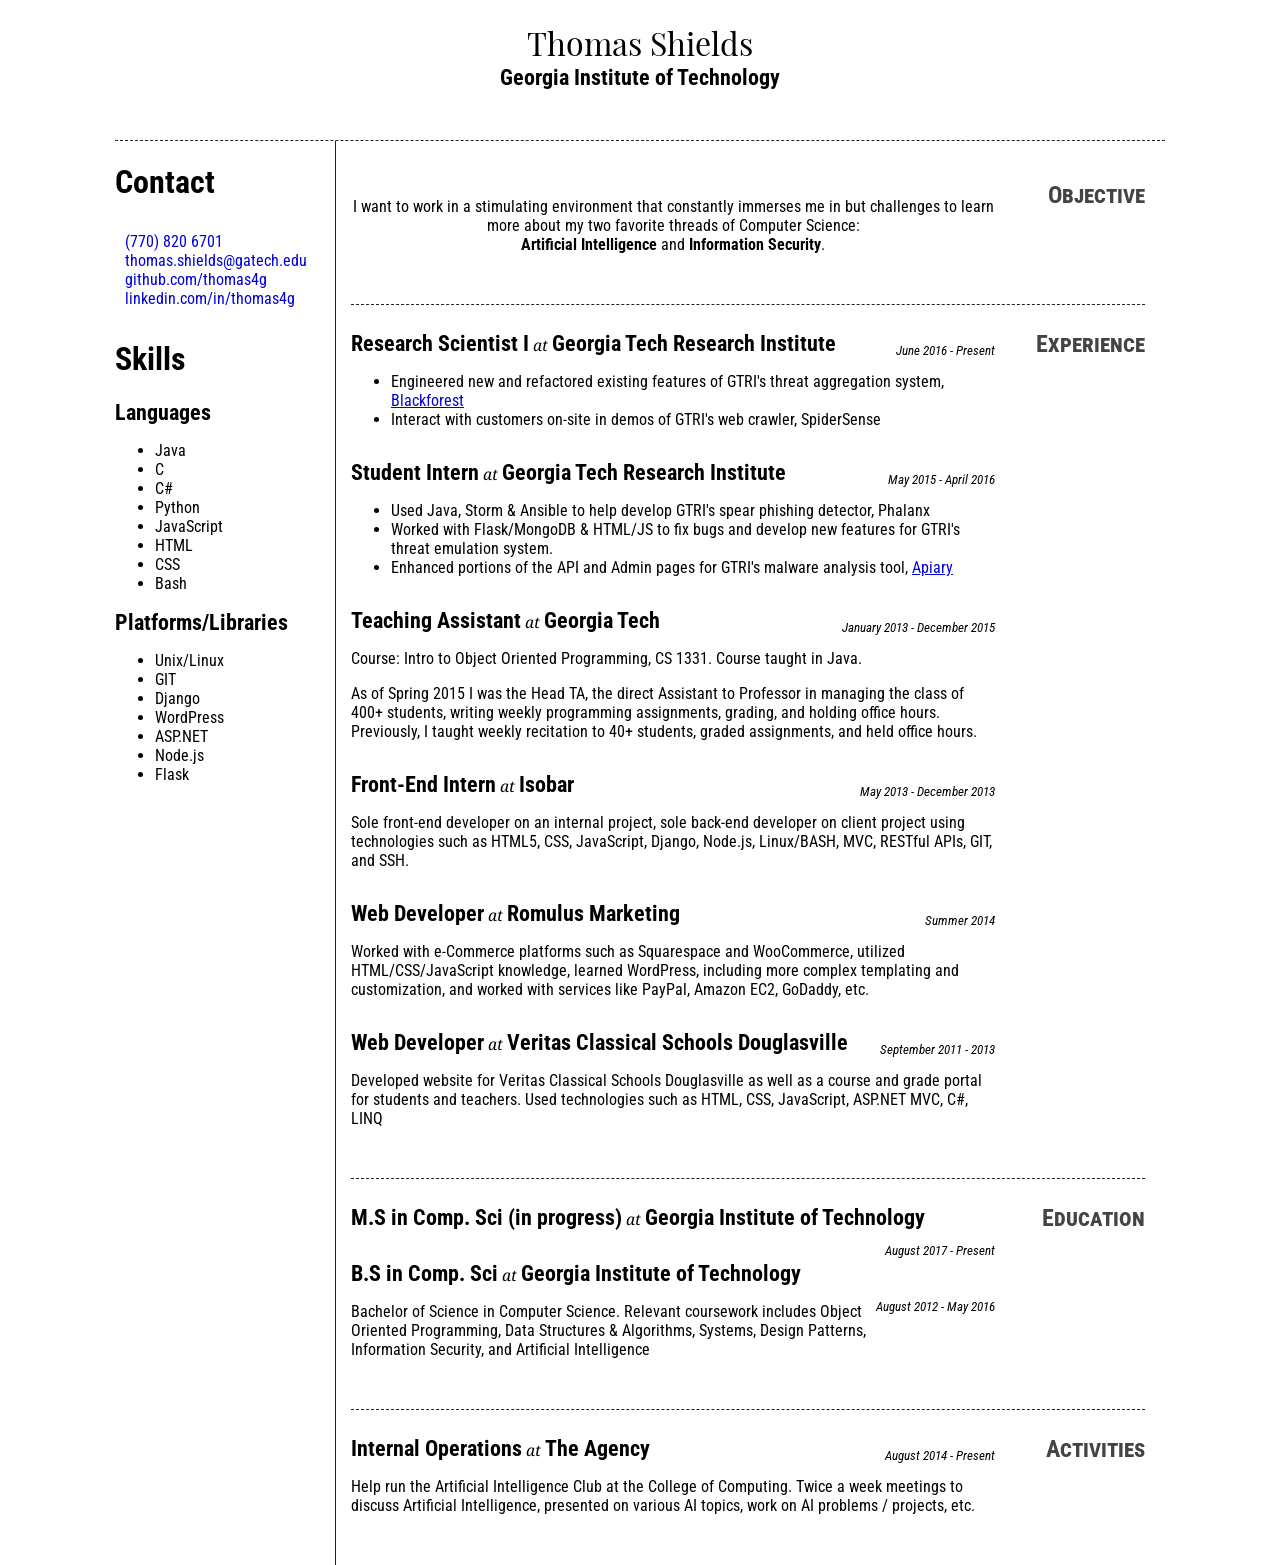
==== index.html @ efaf7e68 "Updates links" ====
<!DOCTYPE html>
<html>
    <head>
        <title>Thomas Shields</title>
        <link href="style.css" rel="stylesheet"/>
        <link href='http://fonts.googleapis.com/css?family=Droid+Serif:400,700,400italic,700italic' rel='stylesheet' type='text/css'>
        <link href='http://fonts.googleapis.com/css?family=Playfair+Display+SC:400,400italic,700,700italic,900,900italic|Roboto+Condensed:300italic,400italic,700italic,400,300,700' rel='stylesheet' type='text/css'>
    </head>
    <body>
        <header>
            <h1>Thomas Shields</h1>
            <h2>Georgia Institute of Technology</h2>
        </header>

        <div class="wrapper">
            <div class="sidebar">
                <h1>Contact</h1>
                <ul class="contact-details">
                    <li><a href="tel:+17708206701">(770) 820 6701</a></li>
                    <li><a href="mailto:thomas.shields@gatech.edu">thomas.shields@gatech.edu</a></li>
                    <li><a href="http://github.com/thomas4g">github.com/thomas4g</a></li>
                    <li><a href="http://linkedin.com/in/thomas4g">linkedin.com/in/thomas4g</a></li>
                </ul>
                <h1>Skills</h1>
                <h2>Languages</h2>
                <ul class="skills">
                    <li>Java</li>
                    <li>C</li>
                    <li>C#</li>
                    <li>Python</li>
                    <li>JavaScript</li>
                    <li>HTML</li>
                    <li>CSS</li>
                    <li>Bash</li>
                </ul>
                <h2>Platforms/Libraries</h2>
                <ul class="skills">
                    <li>Unix/Linux</li>
                    <li>GIT</li>
                    <li>Django</li>
                    <li>WordPress</li>
                    <li>ASP.NET</li>
                    <li>Node.js</li>
                    <li>Flask</li>
                </ul>
            </div>

            <div class="main">
                <section id="purpose">
                    <h1>Objective</h1>
                    <p class="resume-entry">I want to work in a stimulating environment that constantly immerses me in but challenges to learn more about my two favorite threads
                    of Computer Science:<br> <strong>Artificial Intelligence</strong> and <strong>Information Security</strong>.</p>
                </section>
                <section id="experience">
                    <h1>Experience</h1>
                    <article class="resume-entry">
                        <h1>Research Scientist I</h1>
                        <h2>Georgia Tech Research Institute</h2>
                        <h3><time>June 2016</time> - <time>Present</time></h3>
                        <ul>
				<li>Engineered new and refactored existing features of GTRI's threat aggregation system, <a href='https://www.gtri.gatech.edu/newsroom/blackforest-gtri-aggregates-threat-information-warn-possible-cyber-attacks'>Blackforest</a></li>
                        	<li>Interact with customers on-site in demos of GTRI's web crawler, SpiderSense</li>
		     	</ul>
                    </article>
                    <article class="resume-entry">
                        <h1>Student Intern</h1>
                        <h2>Georgia Tech Research Institute</h2>
                        <h3><time>May 2015</time> - <time>April 2016</time></h3>
                        <ul>
                            <li>Used Java, Storm &amp; Ansible to help develop GTRI's spear phishing detector, Phalanx</li>
                            <li>Worked with Flask/MongoDB &amp; HTML/JS to fix bugs and develop new features for GTRI's threat emulation system.</li>
                            <li>Enhanced portions of the API and Admin pages for GTRI's malware analysis tool, <a href='http://apiary.gtri.gatech.edu/'>Apiary</a></li>
                        </ul>
                    </article>

                    <article class="resume-entry">
                        <h1>Teaching Assistant</h1>
                        <h2>Georgia Tech</h2>
                        <h3><time>January 2013</time> - <time>December 2015</time></h3>
                        <p>
                            Course: Intro to  Object Oriented Programming, CS 1331. Course taught in Java.
                        </p>
                        <p>
							As of Spring 2015 I was the Head TA, the direct Assistant to Professor in managing the class of 400+ students,
                            writing weekly programming assignments, grading, and holding office hours.
                            Previously, I taught weekly recitation to 40+ students, graded assignments, and held office hours.
                        </p>
                    </article>
                    <article class="resume-entry">
                        <h1>Front-End Intern</h1>
                        <h2>Isobar</h2>
                        <h3><time>May 2013</time> - <time>December 2013</time></h3>
                        <p>Sole front-end developer on an internal project, sole back-end developer on
                        client project using technologies such as HTML5, CSS, JavaScript, Django,
                        Node.js, Linux/BASH, MVC, RESTful APIs, GIT, and SSH.</p>
                    </article>
                    <article class="resume-entry">
                        <h1>Web Developer</h1>
                        <h2>Romulus Marketing</h2>
                        <h3><time>Summer 2014</time></h3>
                        <p>
                       Worked with e-Commerce platforms such as Squarespace and WooCommerce,
                       utilized HTML/CSS/JavaScript knowledge, learned WordPress, including more
                       complex templating and customization, and worked with services like PayPal,
                       Amazon EC2, GoDaddy, etc.
                        </p>
                    </article>
                    <article class="resume-entry">
                        <h1>Web Developer</h1>
                        <h2>Veritas Classical Schools Douglasville</h2>
                        <h3><time>September 2011</time> - <time>2013</time></h3>
                        <p>
                       Developed website for Veritas Classical Schools Douglasville as well as a course
                       and grade portal for students and teachers. Used technologies such as HTML,
                       CSS, JavaScript, ASP.NET MVC, C#, LINQ
                        </p>
                    </article>
                </section>
                <section id="education">
                    <h1>Education</h1>
                    <article class="resume-entry">
			<h1>M.S in Comp. Sci (in progress)</h1>
                        <h2>Georgia Institute of Technology</h2>
                        <h3><time>August 2017</time> - <time>Present</time></h3>  
		    </article>
                    <article class="resume-entry">
                        <h1>B.S in Comp. Sci</h1>
                        <h2>Georgia Institute of Technology</h2>
                        <h3><time>August 2012</time> - <time>May 2016</time></h3>
                        <p>
                        Bachelor of Science in Computer Science. Relevant coursework
                        includes Object Oriented Programming, Data Structures &amp; Algorithms, Systems,
                        Design Patterns, Information Security, and Artificial Intelligence
                        </p>
                    </article>
                </section>
                <section id="activities">
                    <h1>Activities</h1>
                    <article class="resume-entry">
                        <h1>Internal Operations</h1>
                        <h2>The Agency</h2>
                        <h3><time>August 2014</time> - <time>Present</time></h3>
                        <p>
                        Help run the Artificial Intelligence Club at the College of Computing.
                        Twice a week meetings to discuss Artificial Intelligence,
                        presented on various AI topics,
                        work on AI problems / projects, etc.
                        </p>
                    </article>
                </section>





            </div>
        </div>

    </body>
</html>
---- style.css ----
body {
    margin: 0 auto;
    width: 1050px;
    font-family: "Roboto Condensed", serif;
}

a, a:visited {
    color: #00d;
}

header {
    text-align: center;
    border-bottom: 1px dashed #222;
    padding-bottom: 50px;
}

header > h1 {
    font-variant: small-caps;
    margin-bottom: 0;
    font-family: "Playfair Display SC";
    font-weight: normal;
}

header > h2 {
    margin: 0;
    padding: 0;
}

.wrapper {
    padding: 0;
    margin: 0;
}


.sidebar, .main {
	float: left;
    margin: 0;
    padding: 0;
    box-sizing: border-box;
}


.sidebar {
    vertical-align:top;
    width: 220px;
}

.contact-details {
    margin: 0;
    padding: 10px;
}

.contact-details li {
    display: block;
}

.contact-details li a {
    text-decoration: none;
}

.main {
    width: 810px;
    padding: 15px 0 0 15px;
    border-left: solid 1px #222;
}

.main > section {
    padding-bottom: 20px;
    padding-top: 25px;
    border-bottom: 1px dashed #222;
}

#purpose {
    text-align: center;
}

.main > section:last-child {
    border: none;
}

.main > section > h1 {
    vertical-align: top;
    margin: 0;
    float: right;
    font-variant: small-caps;
    color: #444;
}

.resume-entry {
    margin-right: 150px;
    margin-bottom: 30px;
}

.resume-entry > h1, h2 {
    font-size: 1.4em;
    display: inline;
}

.resume-entry > h1:after {
    content: " at ";
    font-style: italic;
    font-weight: normal;
    font-size: .7em;
    font-family: "Droid Serif";;
}

.resume-entry > h3 {
    display: inline;
    font-style: italic;
    font-size: .8em;
    font-weight: normal;
    float: right;
}

@media (max-width: 1000px) {
    body {
        width: 100%;
    }
    .sidebar, .main {
        display: block;
        width: 100%;
        margin: 0 auto;
        padding: 30px;
    }

    .main { border: none; }
}

@media print {
	* {
		-webkit-transition: none !important;
		transition: none !important;
	}

	html {
		width: 8.5in;
		font-size: 85%;
	}

	body {
		width: 100%;
	}

	.sidebar {
		width: 23%;
	}

	.main {
		width: 77%;
		padding-left: 35px;
	}

	#purpose {
		padding-bottom: 0;
		padding-top: 0;
	}
}
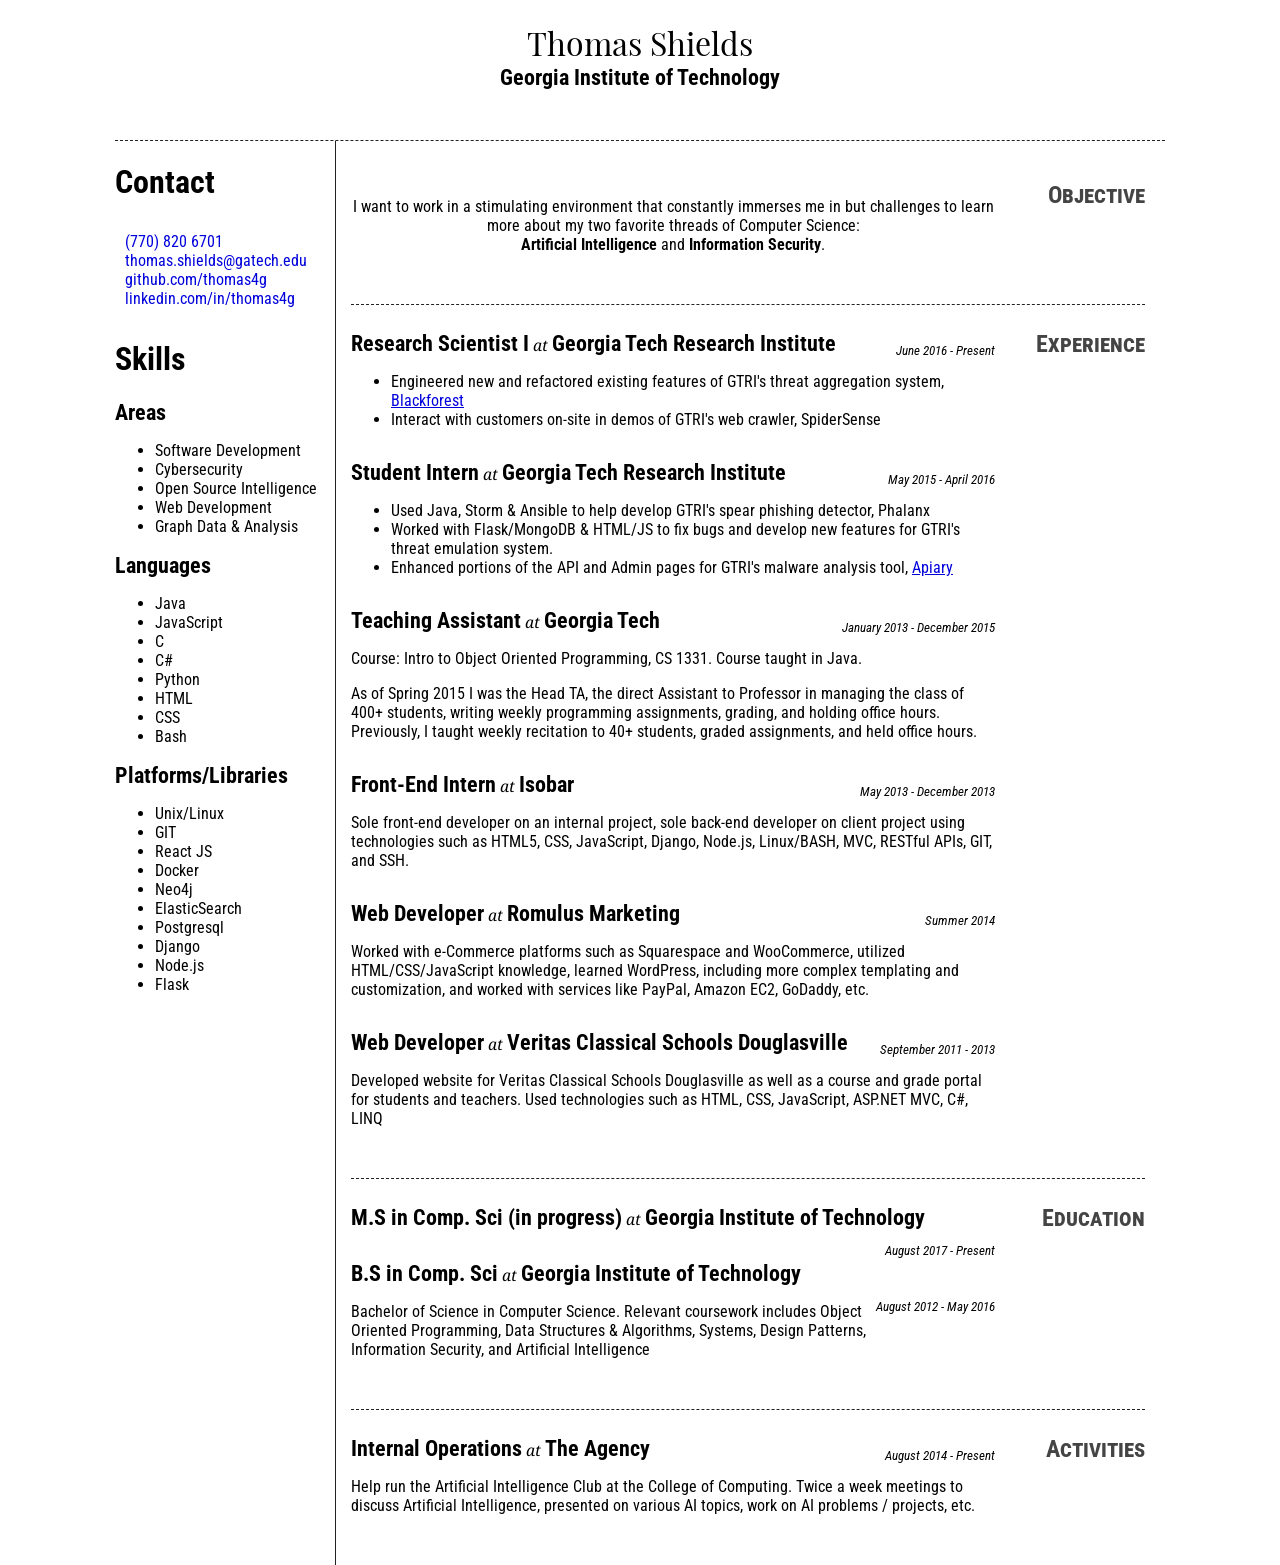
==== commit fa51c297: "Update skills" ====
--- a/index.html
+++ b/index.html
@@ -22,13 +22,21 @@
                     <li><a href="http://linkedin.com/in/thomas4g">linkedin.com/in/thomas4g</a></li>
                 </ul>
                 <h1>Skills</h1>
+                <h2>Areas</h2>
+                <ul class="skills">
+                    <li>Software Development</li>
+                    <li>Cybersecurity</li>
+                    <li>Open Source Intelligence</li>
+                    <li>Web Development</li>
+                    <li>Graph Data &amp; Analysis</li>
+                </ul>
                 <h2>Languages</h2>
                 <ul class="skills">
                     <li>Java</li>
+                    <li>JavaScript</li>
                     <li>C</li>
                     <li>C#</li>
                     <li>Python</li>
-                    <li>JavaScript</li>
                     <li>HTML</li>
                     <li>CSS</li>
                     <li>Bash</li>
@@ -37,9 +45,12 @@
                 <ul class="skills">
                     <li>Unix/Linux</li>
                     <li>GIT</li>
+                    <li>React JS</li>
+                    <li>Docker</li>
+                    <li>Neo4j</li>
+                    <li>ElasticSearch</li>
+                    <li>Postgresql</li>
                     <li>Django</li>
-                    <li>WordPress</li>
-                    <li>ASP.NET</li>
                     <li>Node.js</li>
                     <li>Flask</li>
                 </ul>
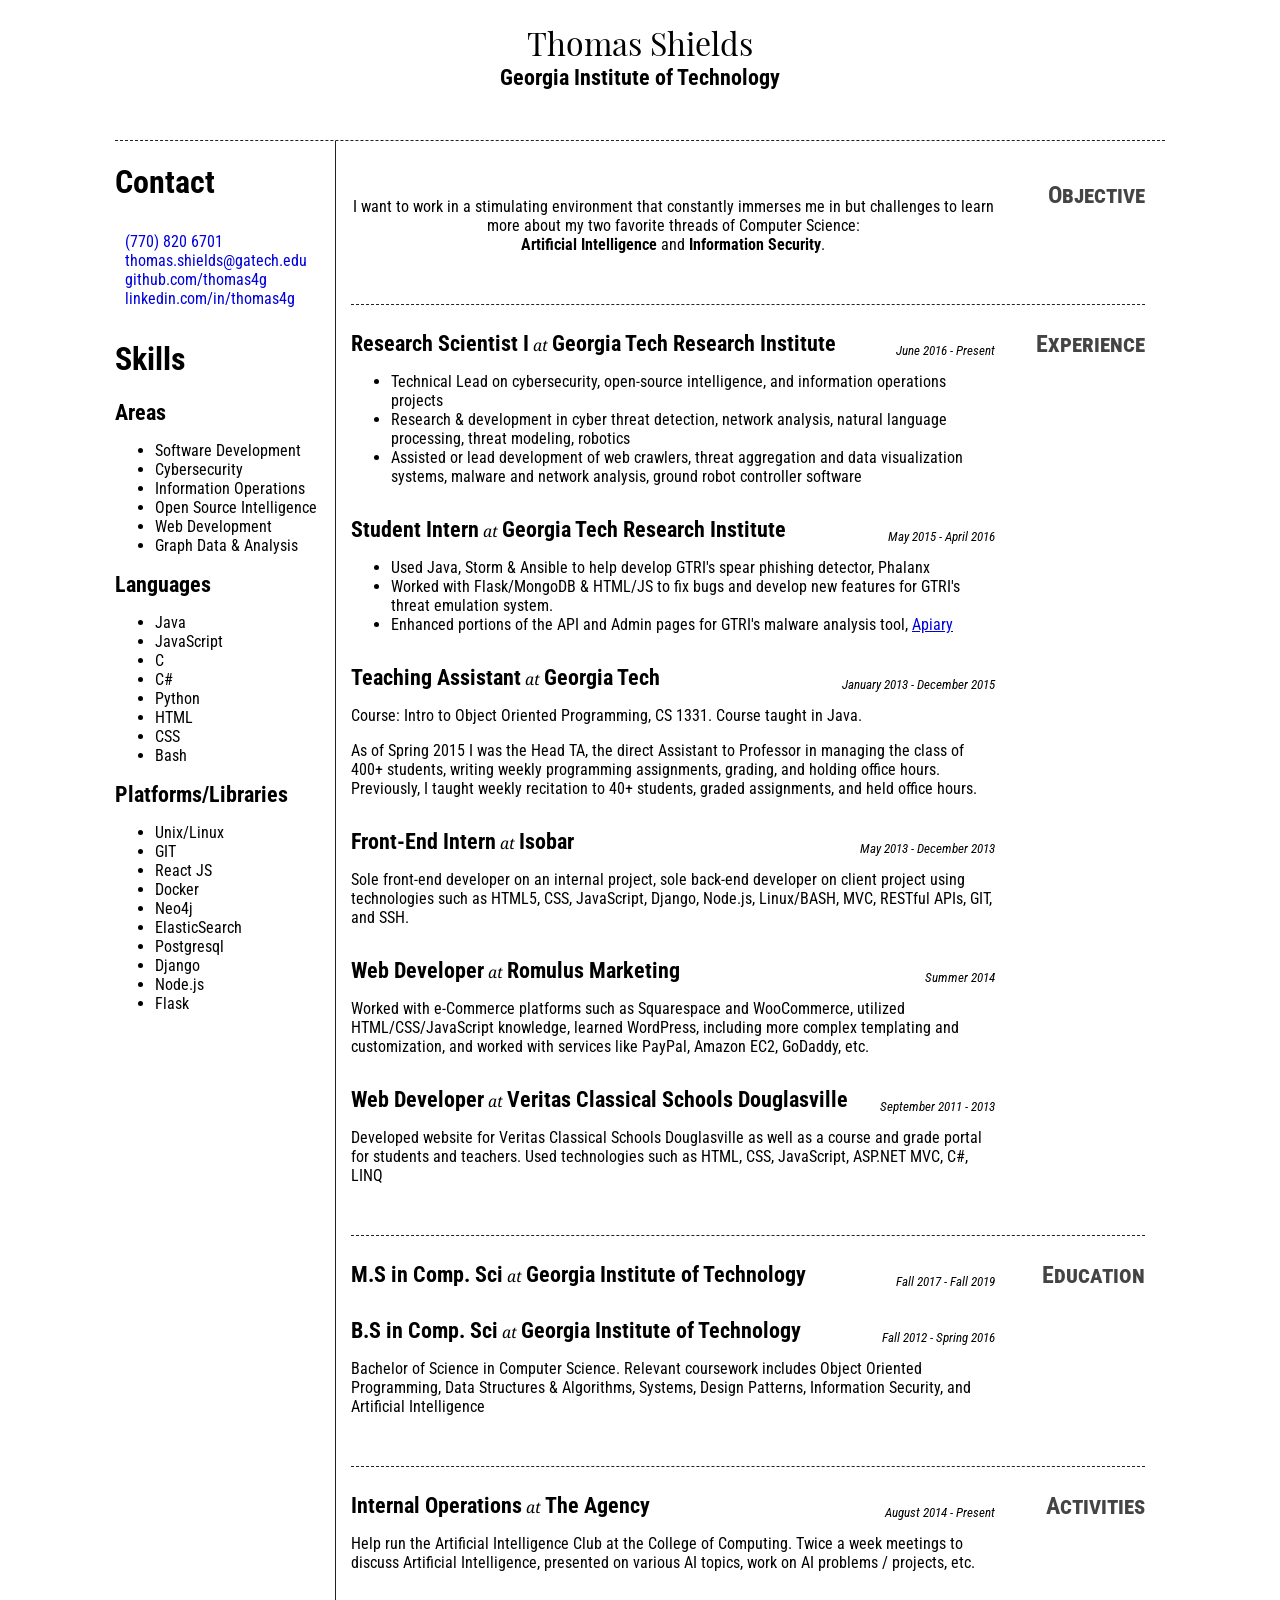
==== commit d15153f0: "Update work & school" ====
--- a/index.html
+++ b/index.html
@@ -26,6 +26,7 @@
                 <ul class="skills">
                     <li>Software Development</li>
                     <li>Cybersecurity</li>
+                    <li>Information Operations</li>
                     <li>Open Source Intelligence</li>
                     <li>Web Development</li>
                     <li>Graph Data &amp; Analysis</li>
@@ -69,8 +70,9 @@
                         <h2>Georgia Tech Research Institute</h2>
                         <h3><time>June 2016</time> - <time>Present</time></h3>
                         <ul>
-				<li>Engineered new and refactored existing features of GTRI's threat aggregation system, <a href='https://www.gtri.gatech.edu/newsroom/blackforest-gtri-aggregates-threat-information-warn-possible-cyber-attacks'>Blackforest</a></li>
-                        	<li>Interact with customers on-site in demos of GTRI's web crawler, SpiderSense</li>
+							<li>Technical Lead on cybersecurity, open-source intelligence, and information operations projects</li>
+							<li>Research &amp; development in cyber threat detection, network analysis, natural language processing, threat modeling, robotics</li>
+							<li>Assisted or lead development of web crawlers, threat aggregation and data visualization systems, malware and network analysis, ground robot controller software</li>
 		     	</ul>
                     </article>
                     <article class="resume-entry">
@@ -130,14 +132,14 @@
                 <section id="education">
                     <h1>Education</h1>
                     <article class="resume-entry">
-			<h1>M.S in Comp. Sci (in progress)</h1>
+			<h1>M.S in Comp. Sci</h1>
                         <h2>Georgia Institute of Technology</h2>
-                        <h3><time>August 2017</time> - <time>Present</time></h3>  
+                        <h3><time>Fall 2017</time> - <time>Fall 2019</time></h3>
 		    </article>
                     <article class="resume-entry">
                         <h1>B.S in Comp. Sci</h1>
                         <h2>Georgia Institute of Technology</h2>
-                        <h3><time>August 2012</time> - <time>May 2016</time></h3>
+                        <h3><time>Fall 2012</time> - <time>Spring 2016</time></h3>
                         <p>
                         Bachelor of Science in Computer Science. Relevant coursework
                         includes Object Oriented Programming, Data Structures &amp; Algorithms, Systems,
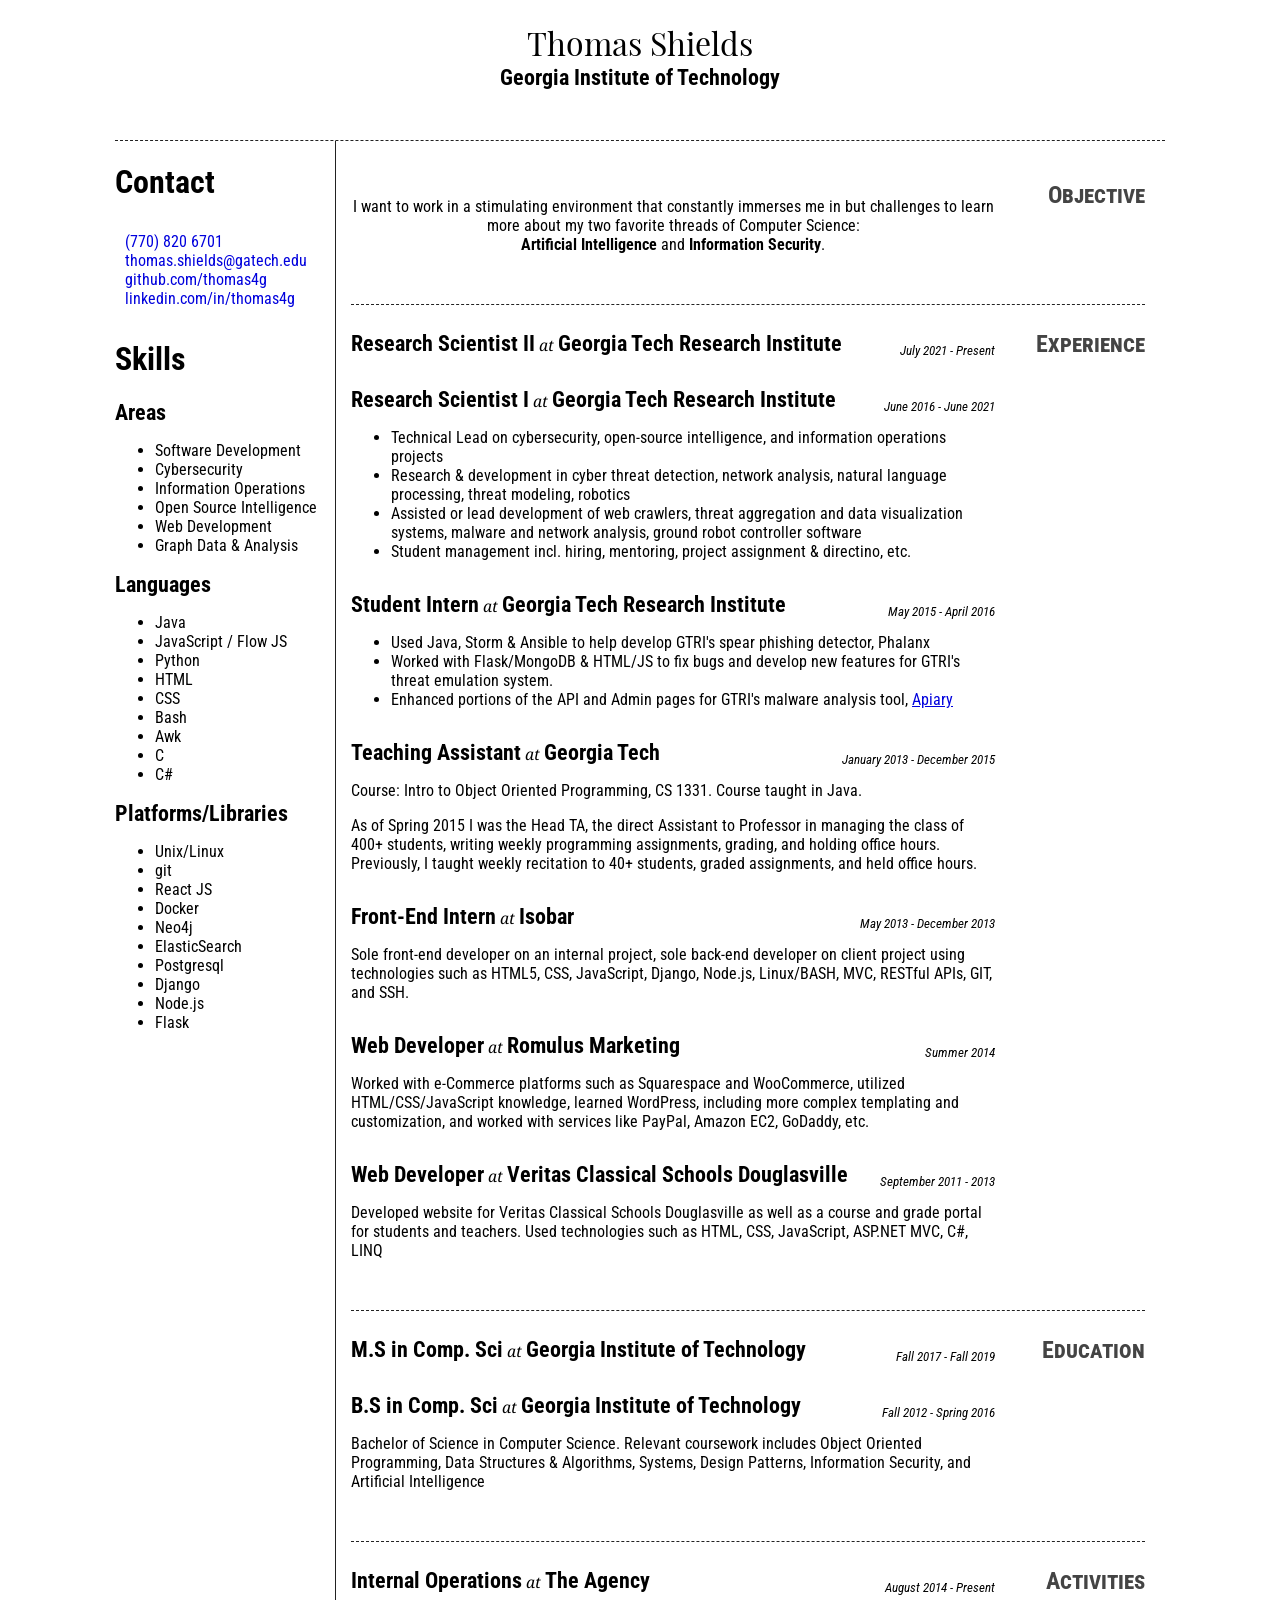
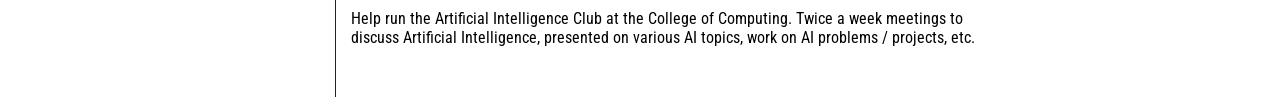
==== commit a5877b14: "Update index.html" ====
--- a/index.html
+++ b/index.html
@@ -18,8 +18,8 @@
                 <ul class="contact-details">
                     <li><a href="tel:+17708206701">(770) 820 6701</a></li>
                     <li><a href="mailto:thomas.shields@gatech.edu">thomas.shields@gatech.edu</a></li>
-                    <li><a href="http://github.com/thomas4g">github.com/thomas4g</a></li>
-                    <li><a href="http://linkedin.com/in/thomas4g">linkedin.com/in/thomas4g</a></li>
+                    <li><a href="https://github.com/thomas4g">github.com/thomas4g</a></li>
+                    <li><a href="https://linkedin.com/in/thomas4g">linkedin.com/in/thomas4g</a></li>
                 </ul>
                 <h1>Skills</h1>
                 <h2>Areas</h2>
@@ -34,18 +34,19 @@
                 <h2>Languages</h2>
                 <ul class="skills">
                     <li>Java</li>
-                    <li>JavaScript</li>
-                    <li>C</li>
-                    <li>C#</li>
+                    <li>JavaScript / Flow JS</li>
                     <li>Python</li>
                     <li>HTML</li>
                     <li>CSS</li>
                     <li>Bash</li>
+		    <li>Awk</li> 
+		    <li>C</li>
+                    <li>C#</li>
                 </ul>
                 <h2>Platforms/Libraries</h2>
                 <ul class="skills">
                     <li>Unix/Linux</li>
-                    <li>GIT</li>
+                    <li>git</li>
                     <li>React JS</li>
                     <li>Docker</li>
                     <li>Neo4j</li>
@@ -65,14 +66,20 @@
                 </section>
                 <section id="experience">
                     <h1>Experience</h1>
+		    <article class="resume-entry">
+                        <h1>Research Scientist II</h1>
+                        <h2>Georgia Tech Research Institute</h2>
+                        <h3><time>July 2021</time> - <time>Present</time></h3>
+                    </article>
                     <article class="resume-entry">
                         <h1>Research Scientist I</h1>
                         <h2>Georgia Tech Research Institute</h2>
-                        <h3><time>June 2016</time> - <time>Present</time></h3>
+                        <h3><time>June 2016</time> - <time>June 2021</time></h3>
                         <ul>
 							<li>Technical Lead on cybersecurity, open-source intelligence, and information operations projects</li>
 							<li>Research &amp; development in cyber threat detection, network analysis, natural language processing, threat modeling, robotics</li>
 							<li>Assisted or lead development of web crawlers, threat aggregation and data visualization systems, malware and network analysis, ground robot controller software</li>
+                                                        <li>Student management incl. hiring, mentoring, project assignment &amp; directino, etc.</li>
 		     	</ul>
                     </article>
                     <article class="resume-entry">
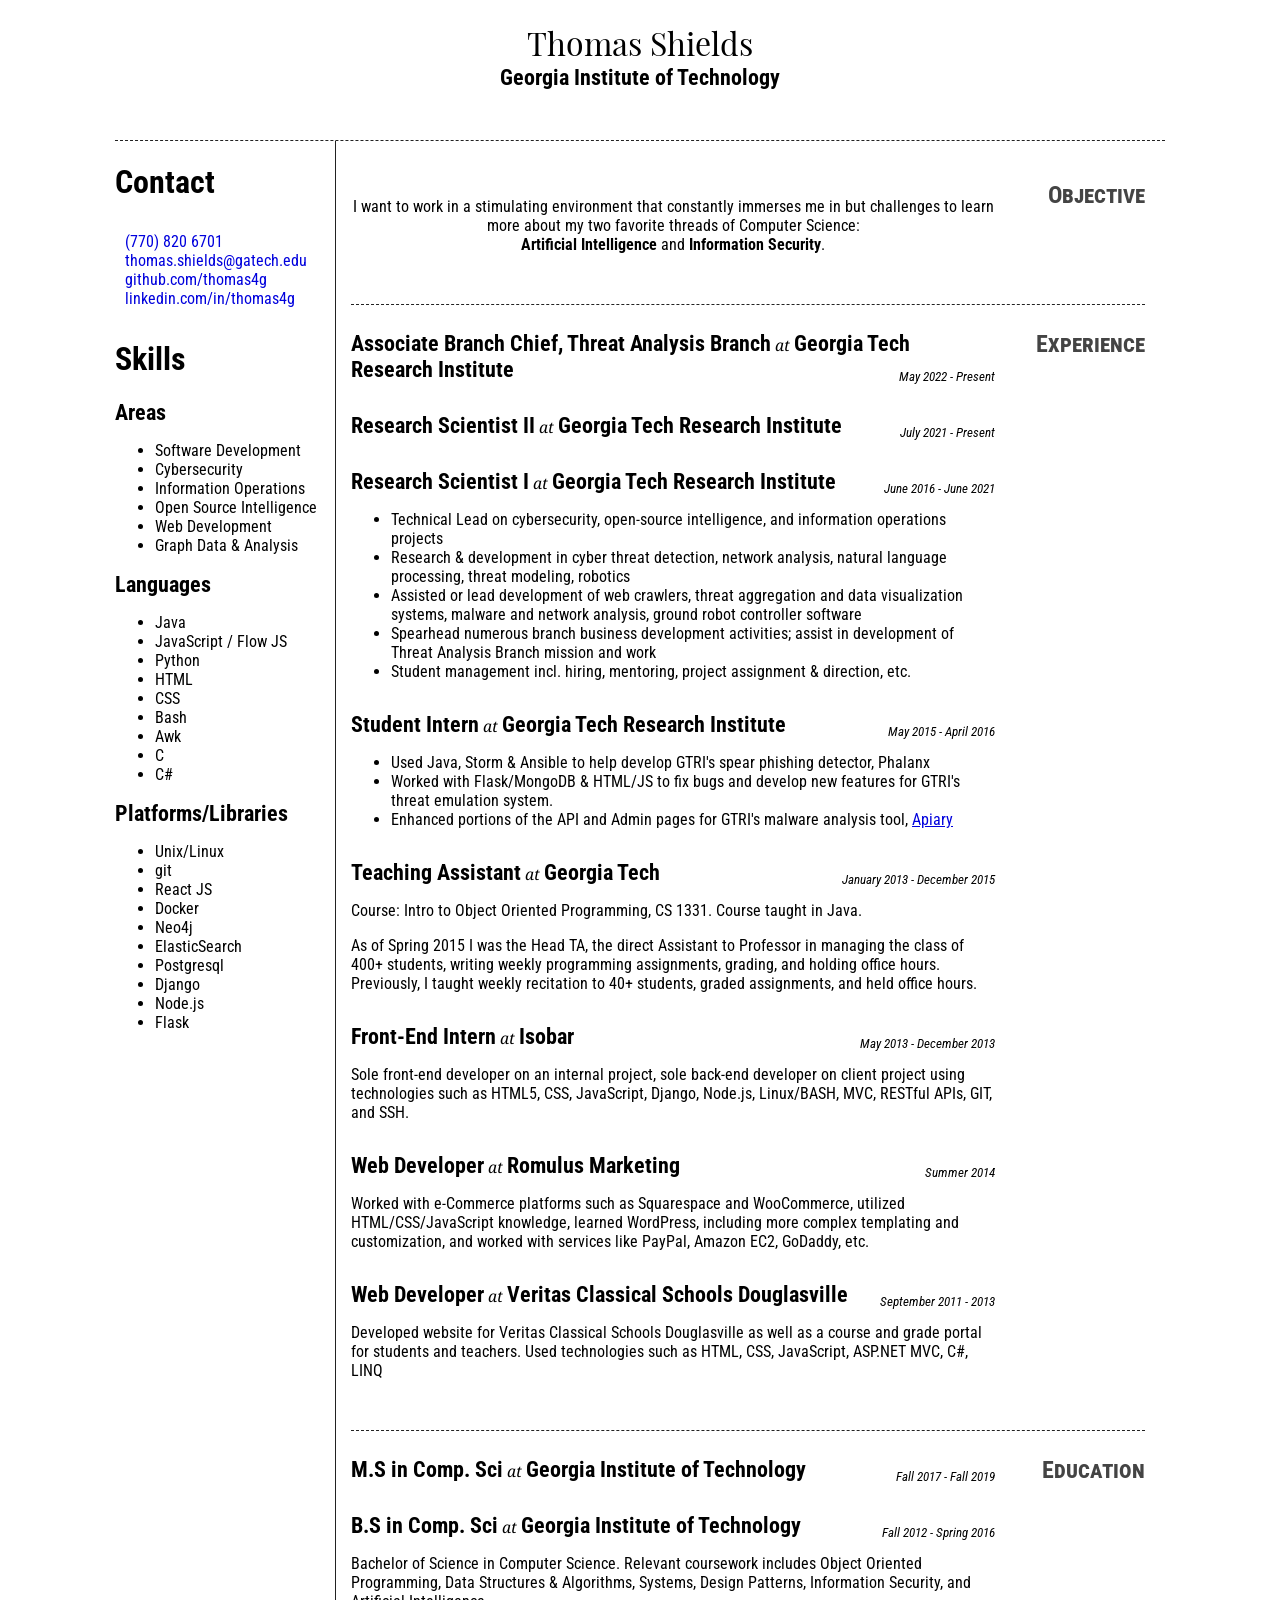
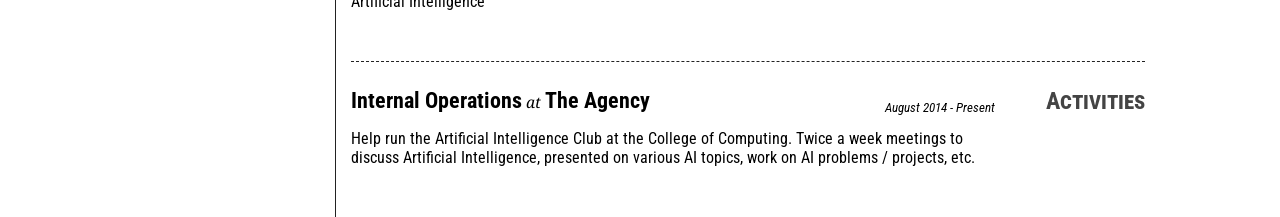
==== commit 307feea6: "Add assoc. branch chief pos." ====
--- a/index.html
+++ b/index.html
@@ -67,6 +67,11 @@
                 <section id="experience">
                     <h1>Experience</h1>
 		    <article class="resume-entry">
+                        <h1>Associate Branch Chief, Threat Analysis Branch</h1>
+                        <h2>Georgia Tech Research Institute</h2>
+                        <h3><time>May 2022</time> - <time>Present</time></h3>
+                    </article>		
+		    <article class="resume-entry">
                         <h1>Research Scientist II</h1>
                         <h2>Georgia Tech Research Institute</h2>
                         <h3><time>July 2021</time> - <time>Present</time></h3>
@@ -79,7 +84,8 @@
 							<li>Technical Lead on cybersecurity, open-source intelligence, and information operations projects</li>
 							<li>Research &amp; development in cyber threat detection, network analysis, natural language processing, threat modeling, robotics</li>
 							<li>Assisted or lead development of web crawlers, threat aggregation and data visualization systems, malware and network analysis, ground robot controller software</li>
-                                                        <li>Student management incl. hiring, mentoring, project assignment &amp; directino, etc.</li>
+							<li>Spearhead numerous branch business development activities; assist in development of Threat Analysis Branch mission and work</li>
+                                                        <li>Student management incl. hiring, mentoring, project assignment &amp; direction, etc.</li>
 		     	</ul>
                     </article>
                     <article class="resume-entry">
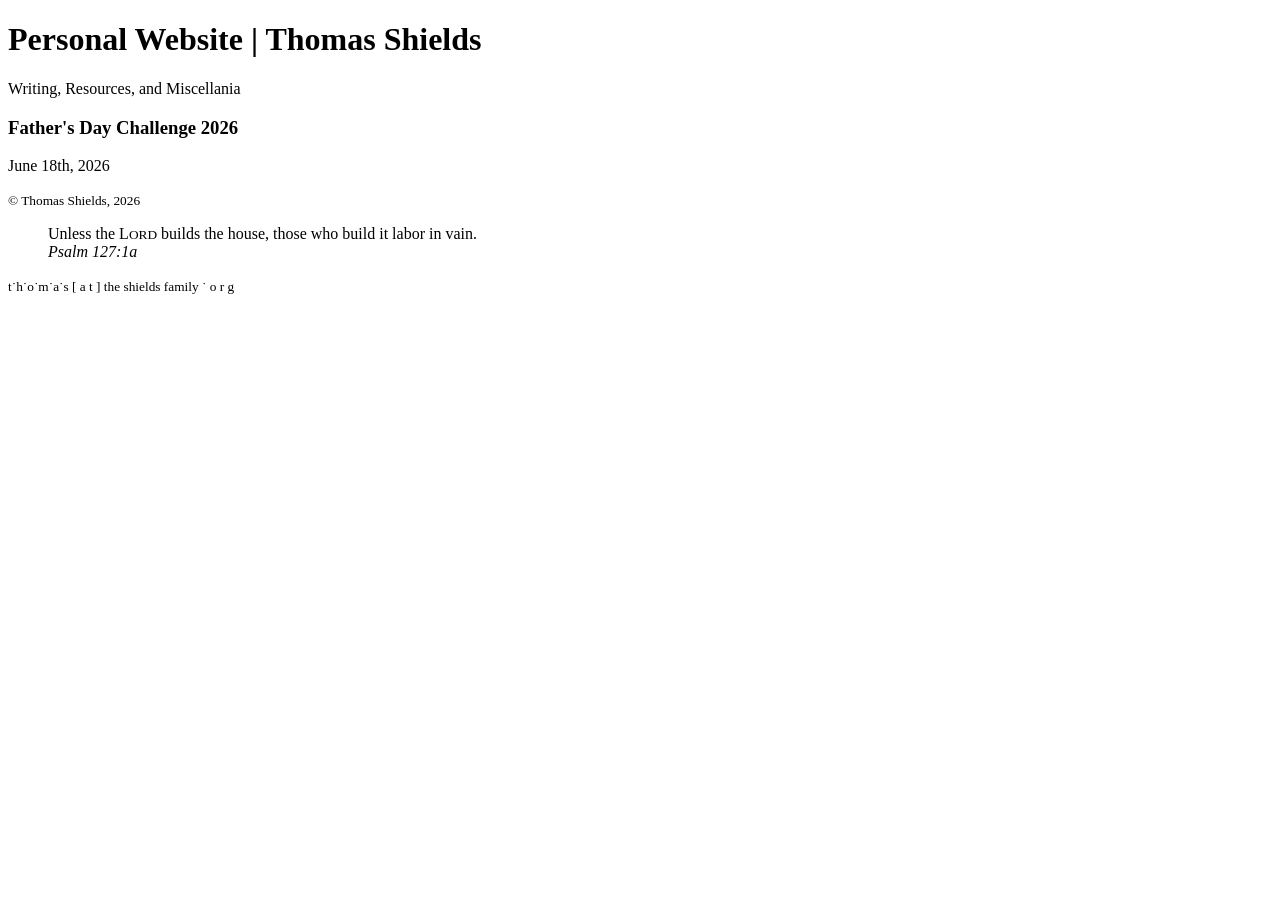
==== commit 06f9f669: "First draft" ====
--- a/index.html
+++ b/index.html
@@ -1,186 +1,38 @@
 <!DOCTYPE html>
 <html>
     <head>
-        <title>Thomas Shields</title>
-        <link href="style.css" rel="stylesheet"/>
-        <link href='http://fonts.googleapis.com/css?family=Droid+Serif:400,700,400italic,700italic' rel='stylesheet' type='text/css'>
-        <link href='http://fonts.googleapis.com/css?family=Playfair+Display+SC:400,400italic,700,700italic,900,900italic|Roboto+Condensed:300italic,400italic,700italic,400,300,700' rel='stylesheet' type='text/css'>
+        <title>Personal Website | Thomas Shields</title>
+        <style>
+
+        </style>
     </head>
     <body>
         <header>
-            <h1>Thomas Shields</h1>
-            <h2>Georgia Institute of Technology</h2>
+            <h1>Personal Website | Thomas Shields</h1>
+            <p>Writing, Resources, and Miscellania</p>
         </header>
+        <section>
+            <article>
+                <header>
+                    <h1>Father's Day Challenge 2026</h1>
+                    <time pubdate="2026-06-18">June 18th, 2026</time>
+                </header>
+                <p>
 
-        <div class="wrapper">
-            <div class="sidebar">
-                <h1>Contact</h1>
-                <ul class="contact-details">
-                    <li><a href="tel:+17708206701">(770) 820 6701</a></li>
-                    <li><a href="mailto:thomas.shields@gatech.edu">thomas.shields@gatech.edu</a></li>
-                    <li><a href="https://github.com/thomas4g">github.com/thomas4g</a></li>
-                    <li><a href="https://linkedin.com/in/thomas4g">linkedin.com/in/thomas4g</a></li>
-                </ul>
-                <h1>Skills</h1>
-                <h2>Areas</h2>
-                <ul class="skills">
-                    <li>Software Development</li>
-                    <li>Cybersecurity</li>
-                    <li>Information Operations</li>
-                    <li>Open Source Intelligence</li>
-                    <li>Web Development</li>
-                    <li>Graph Data &amp; Analysis</li>
-                </ul>
-                <h2>Languages</h2>
-                <ul class="skills">
-                    <li>Java</li>
-                    <li>JavaScript / Flow JS</li>
-                    <li>Python</li>
-                    <li>HTML</li>
-                    <li>CSS</li>
-                    <li>Bash</li>
-		    <li>Awk</li> 
-		    <li>C</li>
-                    <li>C#</li>
-                </ul>
-                <h2>Platforms/Libraries</h2>
-                <ul class="skills">
-                    <li>Unix/Linux</li>
-                    <li>git</li>
-                    <li>React JS</li>
-                    <li>Docker</li>
-                    <li>Neo4j</li>
-                    <li>ElasticSearch</li>
-                    <li>Postgresql</li>
-                    <li>Django</li>
-                    <li>Node.js</li>
-                    <li>Flask</li>
-                </ul>
-            </div>
-
-            <div class="main">
-                <section id="purpose">
-                    <h1>Objective</h1>
-                    <p class="resume-entry">I want to work in a stimulating environment that constantly immerses me in but challenges to learn more about my two favorite threads
-                    of Computer Science:<br> <strong>Artificial Intelligence</strong> and <strong>Information Security</strong>.</p>
-                </section>
-                <section id="experience">
-                    <h1>Experience</h1>
-		    <article class="resume-entry">
-                        <h1>Associate Branch Chief, Threat Analysis Branch</h1>
-                        <h2>Georgia Tech Research Institute</h2>
-                        <h3><time>May 2022</time> - <time>Present</time></h3>
-                    </article>		
-		    <article class="resume-entry">
-                        <h1>Research Scientist II</h1>
-                        <h2>Georgia Tech Research Institute</h2>
-                        <h3><time>July 2021</time> - <time>Present</time></h3>
-                    </article>
-                    <article class="resume-entry">
-                        <h1>Research Scientist I</h1>
-                        <h2>Georgia Tech Research Institute</h2>
-                        <h3><time>June 2016</time> - <time>June 2021</time></h3>
-                        <ul>
-							<li>Technical Lead on cybersecurity, open-source intelligence, and information operations projects</li>
-							<li>Research &amp; development in cyber threat detection, network analysis, natural language processing, threat modeling, robotics</li>
-							<li>Assisted or lead development of web crawlers, threat aggregation and data visualization systems, malware and network analysis, ground robot controller software</li>
-							<li>Spearhead numerous branch business development activities; assist in development of Threat Analysis Branch mission and work</li>
-                                                        <li>Student management incl. hiring, mentoring, project assignment &amp; direction, etc.</li>
-		     	</ul>
-                    </article>
-                    <article class="resume-entry">
-                        <h1>Student Intern</h1>
-                        <h2>Georgia Tech Research Institute</h2>
-                        <h3><time>May 2015</time> - <time>April 2016</time></h3>
-                        <ul>
-                            <li>Used Java, Storm &amp; Ansible to help develop GTRI's spear phishing detector, Phalanx</li>
-                            <li>Worked with Flask/MongoDB &amp; HTML/JS to fix bugs and develop new features for GTRI's threat emulation system.</li>
-                            <li>Enhanced portions of the API and Admin pages for GTRI's malware analysis tool, <a href='http://apiary.gtri.gatech.edu/'>Apiary</a></li>
-                        </ul>
-                    </article>
-
-                    <article class="resume-entry">
-                        <h1>Teaching Assistant</h1>
-                        <h2>Georgia Tech</h2>
-                        <h3><time>January 2013</time> - <time>December 2015</time></h3>
-                        <p>
-                            Course: Intro to  Object Oriented Programming, CS 1331. Course taught in Java.
-                        </p>
-                        <p>
-							As of Spring 2015 I was the Head TA, the direct Assistant to Professor in managing the class of 400+ students,
-                            writing weekly programming assignments, grading, and holding office hours.
-                            Previously, I taught weekly recitation to 40+ students, graded assignments, and held office hours.
-                        </p>
-                    </article>
-                    <article class="resume-entry">
-                        <h1>Front-End Intern</h1>
-                        <h2>Isobar</h2>
-                        <h3><time>May 2013</time> - <time>December 2013</time></h3>
-                        <p>Sole front-end developer on an internal project, sole back-end developer on
-                        client project using technologies such as HTML5, CSS, JavaScript, Django,
-                        Node.js, Linux/BASH, MVC, RESTful APIs, GIT, and SSH.</p>
-                    </article>
-                    <article class="resume-entry">
-                        <h1>Web Developer</h1>
-                        <h2>Romulus Marketing</h2>
-                        <h3><time>Summer 2014</time></h3>
-                        <p>
-                       Worked with e-Commerce platforms such as Squarespace and WooCommerce,
-                       utilized HTML/CSS/JavaScript knowledge, learned WordPress, including more
-                       complex templating and customization, and worked with services like PayPal,
-                       Amazon EC2, GoDaddy, etc.
-                        </p>
-                    </article>
-                    <article class="resume-entry">
-                        <h1>Web Developer</h1>
-                        <h2>Veritas Classical Schools Douglasville</h2>
-                        <h3><time>September 2011</time> - <time>2013</time></h3>
-                        <p>
-                       Developed website for Veritas Classical Schools Douglasville as well as a course
-                       and grade portal for students and teachers. Used technologies such as HTML,
-                       CSS, JavaScript, ASP.NET MVC, C#, LINQ
-                        </p>
-                    </article>
-                </section>
-                <section id="education">
-                    <h1>Education</h1>
-                    <article class="resume-entry">
-			<h1>M.S in Comp. Sci</h1>
-                        <h2>Georgia Institute of Technology</h2>
-                        <h3><time>Fall 2017</time> - <time>Fall 2019</time></h3>
-		    </article>
-                    <article class="resume-entry">
-                        <h1>B.S in Comp. Sci</h1>
-                        <h2>Georgia Institute of Technology</h2>
-                        <h3><time>Fall 2012</time> - <time>Spring 2016</time></h3>
-                        <p>
-                        Bachelor of Science in Computer Science. Relevant coursework
-                        includes Object Oriented Programming, Data Structures &amp; Algorithms, Systems,
-                        Design Patterns, Information Security, and Artificial Intelligence
-                        </p>
-                    </article>
-                </section>
-                <section id="activities">
-                    <h1>Activities</h1>
-                    <article class="resume-entry">
-                        <h1>Internal Operations</h1>
-                        <h2>The Agency</h2>
-                        <h3><time>August 2014</time> - <time>Present</time></h3>
-                        <p>
-                        Help run the Artificial Intelligence Club at the College of Computing.
-                        Twice a week meetings to discuss Artificial Intelligence,
-                        presented on various AI topics,
-                        work on AI problems / projects, etc.
-                        </p>
-                    </article>
-                </section>
-
-
-
-
-
-            </div>
-        </div>
-
+                </p>
+            </article>
+        </section>
+        <footer>
+            <small class='copyright'>&copy; Thomas Shields, 2026</small>
+            <blockquote>
+                Unless the L<small>ORD</small> builds the house, those who build it labor in vain.
+                <footer>
+                    <cite>
+                        Psalm 127:1a
+                    </cite>
+                </footer>
+            </blockquote>
+            <small class='contact'>t&dot;h&dot;o&dot;m&dot;a&dot;s [ a t ] the shields family &dot; o r g</small>
+        </footer>
     </body>
-</html>
+</html>
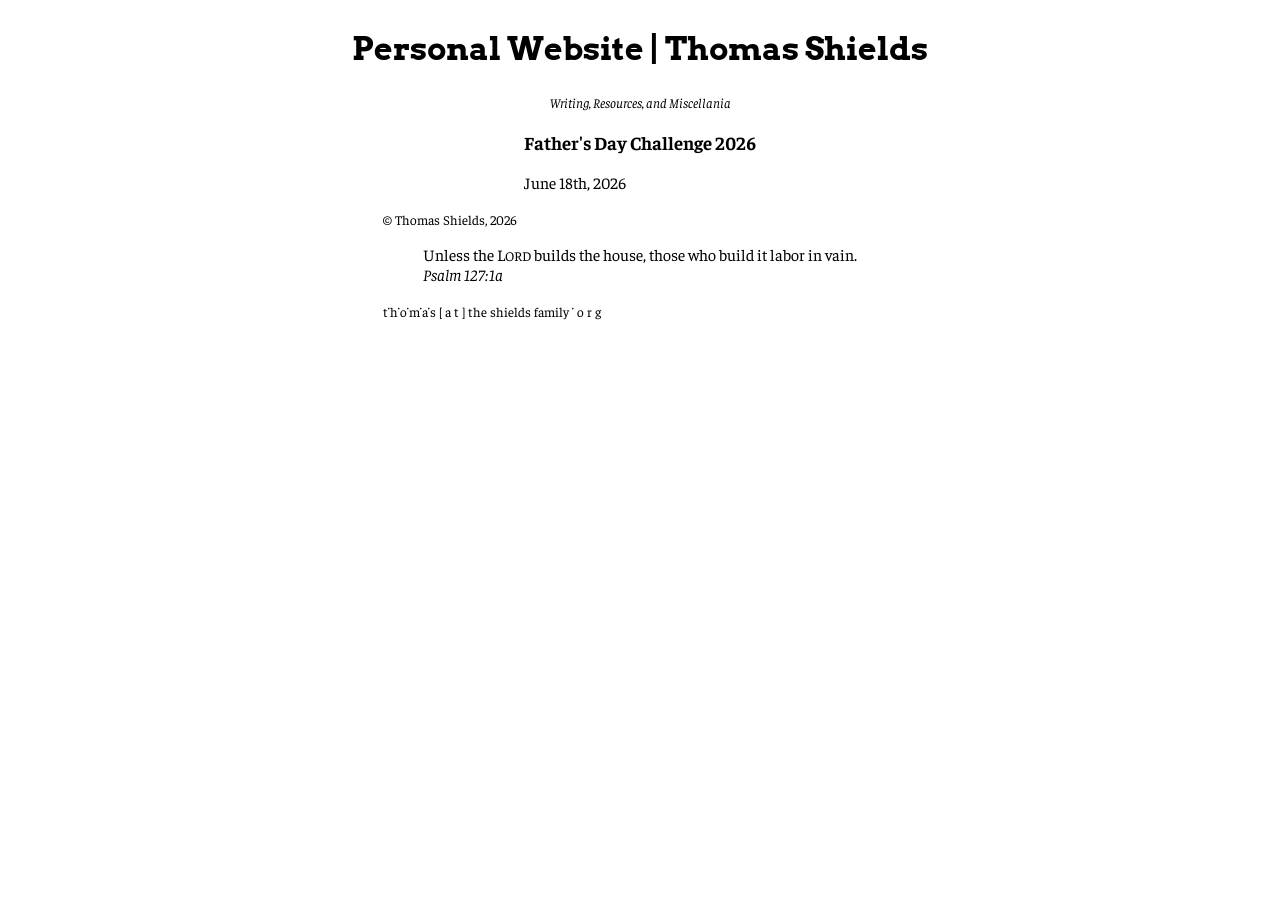
==== commit 456b1502: "Set some fonts & initial styles" ====
--- a/index.html
+++ b/index.html
@@ -2,14 +2,37 @@
 <html>
     <head>
         <title>Personal Website | Thomas Shields</title>
+        <link rel="preconnect" href="https://fonts.googleapis.com">
+        <link rel="preconnect" href="https://fonts.gstatic.com" crossorigin>
+        <link href="https://fonts.googleapis.com/css2?family=Arvo:ital,wght@0,400;0,700;1,400;1,700&family=Faustina:ital,wght@0,300..800;1,300..800&display=swap" rel="stylesheet">
         <style>
+            body {
+                display: flex;
+                flex-direction: column;
+                align-items: center;
+                font-family: 'Faustina', serif;
+            }
 
+            body > header {
+                text-align: center;
+            }
+
+            body > header > h1 {
+                font-size: 2em;
+                font-family: 'Arvo', serif;
+            }
+
+            body > header > small {
+                font-style: italic;
+            }
         </style>
+
+        
     </head>
     <body>
         <header>
             <h1>Personal Website | Thomas Shields</h1>
-            <p>Writing, Resources, and Miscellania</p>
+            <small>Writing, Resources, and Miscellania</small>
         </header>
         <section>
             <article>
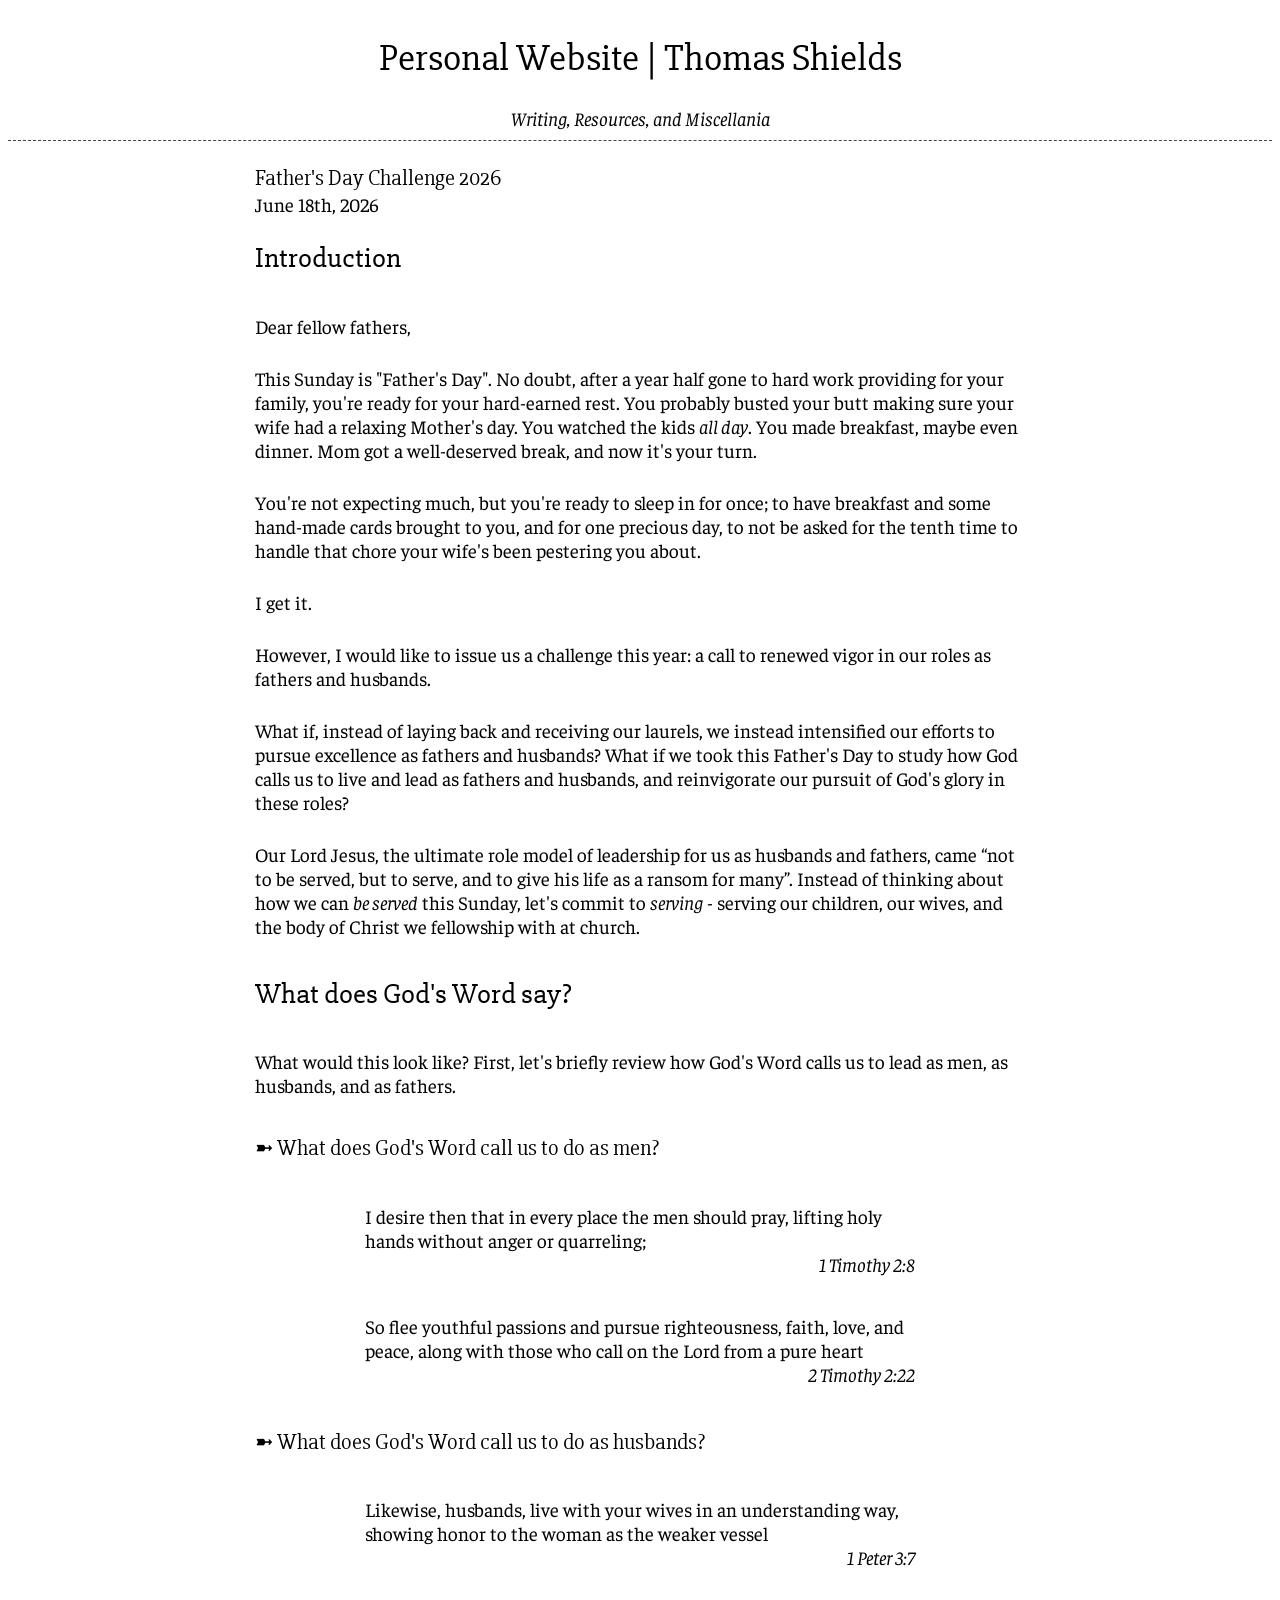
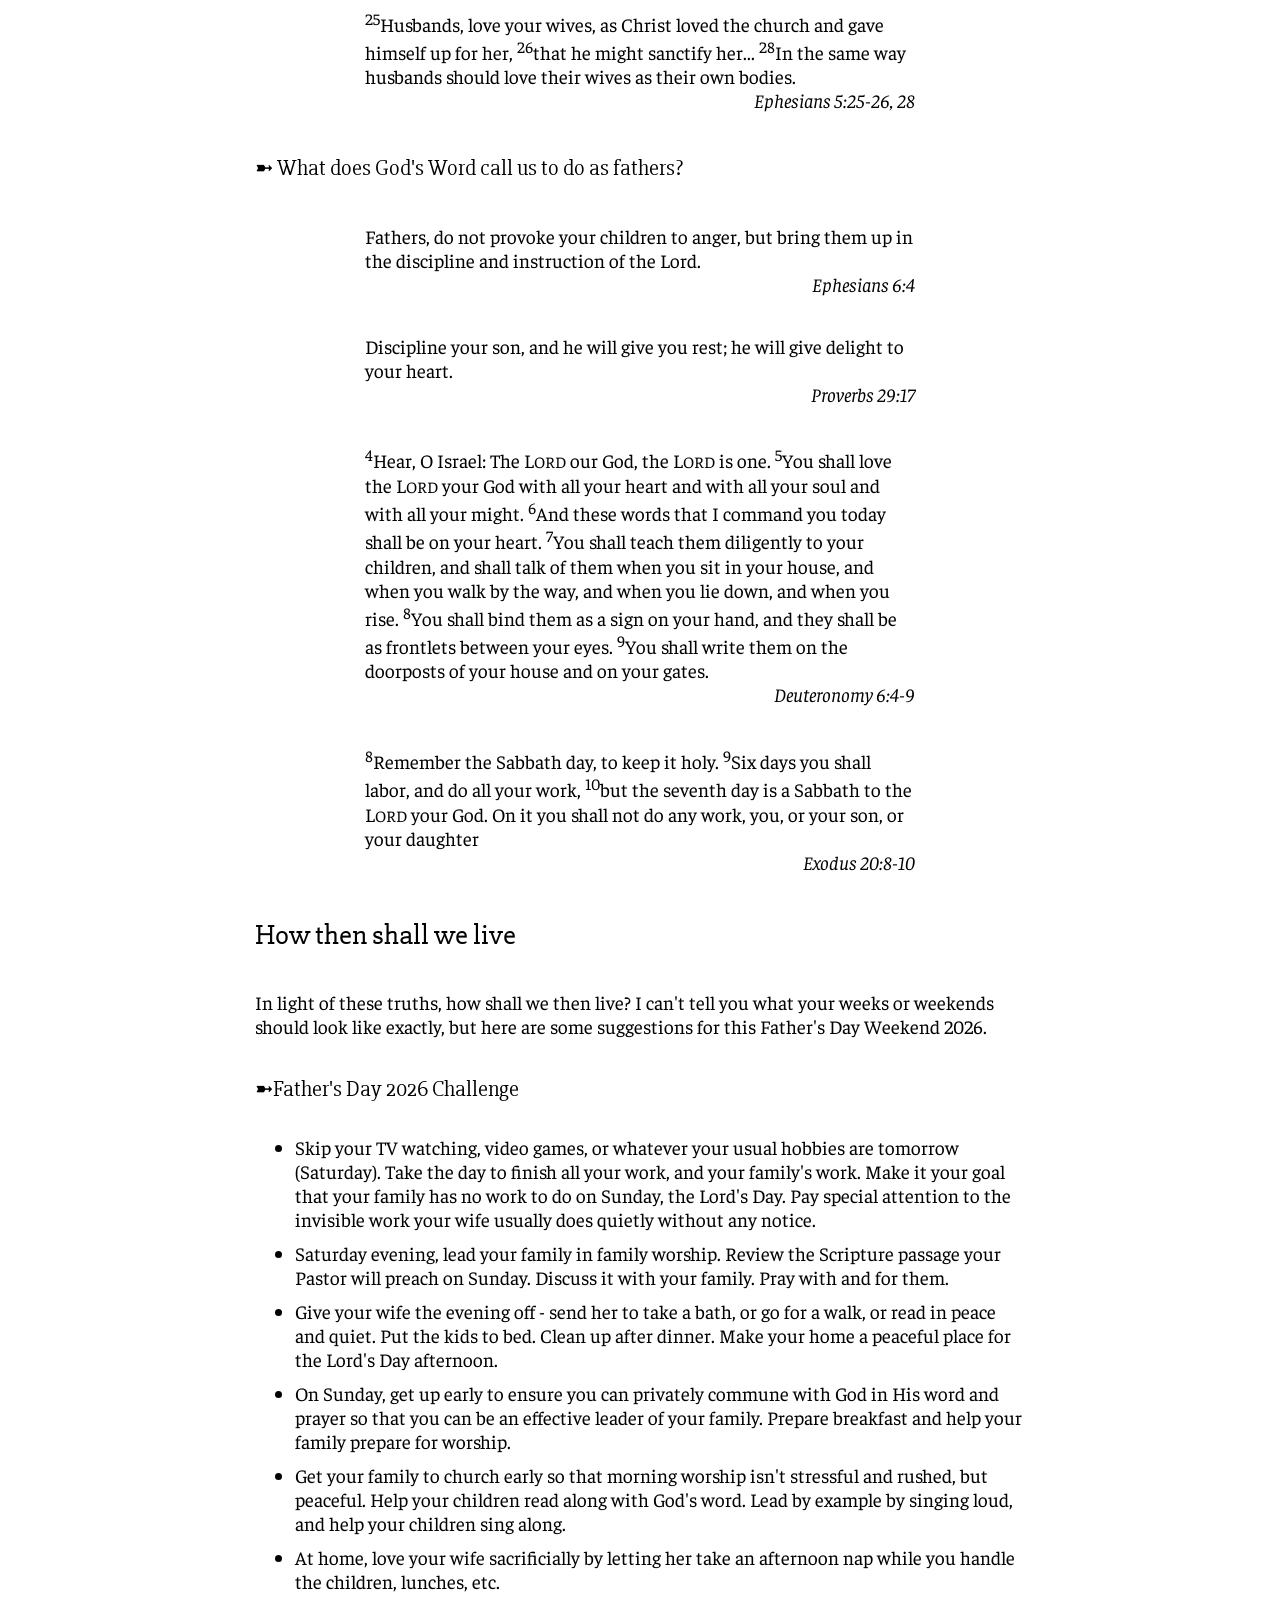
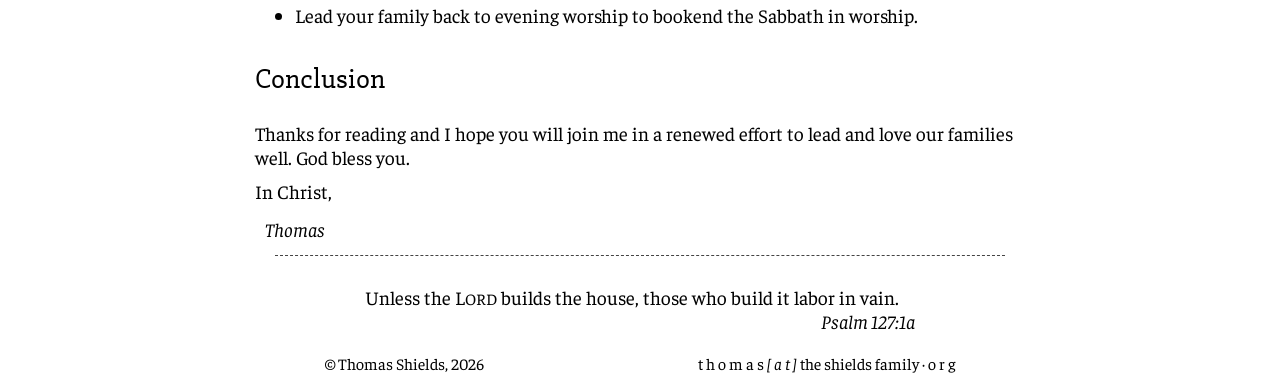
==== commit 23509aea: "Add files via upload" ====
--- a/index.html
+++ b/index.html
@@ -4,26 +4,108 @@
         <title>Personal Website | Thomas Shields</title>
         <link rel="preconnect" href="https://fonts.googleapis.com">
         <link rel="preconnect" href="https://fonts.gstatic.com" crossorigin>
-        <link href="https://fonts.googleapis.com/css2?family=Arvo:ital,wght@0,400;0,700;1,400;1,700&family=Faustina:ital,wght@0,300..800;1,300..800&display=swap" rel="stylesheet">
+        <link href="https://fonts.googleapis.com/css2?family=Faustina:ital,wght@0,300..800;1,300..800&family=Slabo+27px&display=swap" rel="stylesheet">
         <style>
             body {
                 display: flex;
                 flex-direction: column;
                 align-items: center;
                 font-family: 'Faustina', serif;
+
+                --border-color: #444;
+                --border-style: dashed;
+                --border-size: 1px;
+                --border-room: 10px;
+
+                font-size: 1.2em;
+            }
+
+            h1, h2, h3, h4, h5, h6 {
+                font-family: 'Slabo 27px', serif;
+                font-weight: normal;
+            }
+
+            h3:before {
+                content: "➼";
             }
 
             body > header {
                 text-align: center;
+                border-bottom: var(--border-size) var(--border-style) var(--border-color);
+                flex: 1;
+                align-self: stretch;
+                padding-bottom: var(--border-room);
             }
 
             body > header > h1 {
                 font-size: 2em;
-                font-family: 'Arvo', serif;
+                font-weight: normal;
             }
 
             body > header > small {
                 font-style: italic;
+                font-size: 1em;
+            }
+
+            section.main > article {
+                width: 70ch;
+                display: flex;
+                flex-direction: column;
+            }
+
+            section.main > article section {
+                display: flex;
+                flex-direction: column;
+            }
+
+            section.main > article > footer {
+               margin-top: 10px; 
+            }
+
+            .signature {
+                font-style: italic;
+                padding-left: 10px;
+            }
+
+            p {
+                margin: 14px 0;
+            }
+
+            section.main > article > header > h1 {
+                font-weight: normal;
+                margin-bottom: 0; 
+        
+            }
+
+            body > footer {
+                border-top: var(--border-size) var(--border-style) var(--border-color);
+                padding-top: var(--border-room);
+                padding-left: 50px;
+                padding-right: 50px;
+            }
+
+            body > footer > div {
+                display: flex;
+                flex-direction: row;
+                justify-content: space-between;
+            }
+
+            blockquote {
+                width: 50ch;
+                align-self: center;
+                margin: inherit auto;
+            }
+            
+            blockquote > footer {
+                text-align: right;
+            }
+
+            ol, ul {
+                margin: 0;
+            }
+
+            li {
+                margin: 10px 0;
             }
         </style>
 
@@ -34,19 +116,182 @@
             <h1>Personal Website | Thomas Shields</h1>
             <small>Writing, Resources, and Miscellania</small>
         </header>
-        <section>
+        <section class='main'>
             <article>
                 <header>
                     <h1>Father's Day Challenge 2026</h1>
                     <time pubdate="2026-06-18">June 18th, 2026</time>
                 </header>
+<section>
+<h2>Introduction</h2>
                 <p>
-
+                    Dear fellow fathers,
                 </p>
+                <p>
+This Sunday is &quot;Father&apos;s Day&quot;. No doubt, after a year half gone to 
+hard work providing for your family, you're ready for your hard-earned rest. 
+You probably busted your butt making sure your wife had a relaxing Mother's day. You watched the kids <em>all day</em>. 
+You made breakfast, maybe even dinner. Mom got a well-deserved break, and now it's your turn.
+                </p>
+<p>
+You're not expecting much, but you're ready to sleep in for once; to have breakfast and some hand-made cards brought to you, and for one precious day, to not be asked for the tenth time to handle that chore your wife's been pestering you about.
+</p>
+<p>
+I get it.
+</p>
+<p>
+However, I would like to issue us a challenge this year: a call to renewed vigor in our roles as fathers and husbands.
+</p>
+<p>
+What if, instead of laying back and receiving our laurels, we instead intensified our efforts to pursue excellence as fathers and husbands?
+What if we took this Father's Day to study how God calls us to live and lead as fathers and husbands, and reinvigorate our pursuit of God's glory in these roles?
+</p>
+<p>
+Our Lord Jesus, the ultimate role model of leadership for us as husbands and fathers, came <q>not to be served, but to serve, and to give his life as a ransom for many</q>. 
+Instead of thinking about how we can <em>be served</em> this Sunday, let's commit to <em>serving</em> - serving our children, our wives, and the body of Christ we fellowship with at church.
+</p>
+</section>
+<section>
+<h2> What does God's Word say?</h2>
+<p>
+What would this look like? First, let's briefly review how God's Word calls us to lead as men, as husbands, and as fathers.
+</p>
+
+<section>
+<h3> What does God's Word call us to do as men?</h3>
+
+<blockquote>
+    I desire then that in every place the men should pray, lifting holy hands without anger or quarreling;
+    <footer>
+        <cite>
+            1 Timothy 2:8 
+        </cite>
+    </footer>
+</blockquote>
+
+<blockquote>
+    So flee youthful passions and pursue righteousness, faith, love, and peace, along with those who call on the Lord from a pure heart 
+    <footer>
+        <cite>
+            2 Timothy 2:22
+        </cite>
+    </footer>
+</blockquote>
+</section>
+
+<section>
+<h3> What does God's Word call us to do as husbands?</h3>
+<blockquote>
+    Likewise, husbands, live with your wives in an understanding way, showing honor to the woman as the weaker vessel
+    <footer>
+        <cite>
+            1 Peter 3:7
+        </cite>
+    </footer>
+</blockquote>
+
+<blockquote>
+    <sup>25</sup>Husbands, love your wives, as Christ loved the church and gave himself up for her, <sup>26</sup>that he might sanctify her... <sup>28</sup>In the same way husbands should love their wives as their own bodies. 
+    <footer>
+        <cite>
+            Ephesians 5:25-26, 28
+        </cite>
+    </footer>
+</blockquote>
+</section>
+
+<section>
+<h3> What does God's Word call us to do as fathers?</h3>
+
+
+<blockquote>
+    Fathers, do not provoke your children to anger, but bring them up in the discipline and instruction of the Lord. 
+    <footer>
+        <cite>
+            Ephesians 6:4
+        </cite>
+    </footer>
+</blockquote>
+
+<blockquote>
+    Discipline your son, and he will give you rest; he will give delight to your heart. 
+    <footer>
+        <cite>
+            Proverbs 29:17
+        </cite>
+    </footer>
+</blockquote>
+
+<blockquote>
+<sup>4</sup>Hear, O Israel: The L<small>ORD</small> our God, the L<small>ORD</small> is one. <sup>5</sup>You shall love the L<small>ORD</small> your God with all your heart and with all your soul and with all your might. <sup>6</sup>And these words that I command you today shall be on your heart. <sup>7</sup>You shall teach them diligently to your children, and shall talk of them when you sit in your house, and when you walk by the way, and when you lie down, and when you rise. <sup>8</sup>You shall bind them as a sign on your hand, and they shall be as frontlets between your eyes. <sup>9</sup>You shall write them on the doorposts of your house and on your gates.
+    <footer>
+        <cite>
+            Deuteronomy 6:4-9
+        </cite>
+    </footer>
+</blockquote>
+
+<blockquote>
+    <sup>8</sup>Remember the Sabbath day, to keep it holy. <sup>9</sup>Six days you shall labor, and do all your work, <sup>10</sup>but the seventh day is a Sabbath to the L<small>ORD</small> your God. On it you shall not do any work, you, or your son, or your daughter
+    <footer>
+        <cite>
+            Exodus 20:8-10
+        </cite>
+    </footer>
+</blockquote>
+</section>
+</section>
+<section>
+<h2>How then shall we live</h2>
+<p>
+In light of these truths, how shall we then live? I can't tell you what your weeks or weekends should look like exactly, but here are some suggestions for this Father's Day Weekend 2026.
+</p>
+<section>
+<h3>Father's Day 2026 Challenge</h3>
+<ul>
+<li>
+Skip your TV watching, video games, or whatever your usual hobbies are tomorrow (Saturday). Take the day to finish all your work, and your family's work. Make it your goal that your family has no work to do on Sunday, the Lord's Day. Pay special attention to the invisible work your wife usually does quietly without any notice. 
+</li>
+
+<li>
+Saturday evening, lead your family in family worship. Review the Scripture passage your Pastor will preach on Sunday. Discuss it with your family. Pray with and for them. 
+</li>
+
+<li>
+Give your wife the evening off - send her to take a bath, or go for a walk, or read in peace and quiet. Put the kids to bed. Clean up after dinner. Make your home a peaceful place for the Lord's Day afternoon.
+</li>
+
+<li>
+On Sunday, get up early to ensure you can privately commune with God in His word and prayer so that you can be an effective leader of your family. Prepare breakfast and help your family prepare for worship. 
+</li>
+
+<li>Get your family to church early so that morning worship isn't stressful and rushed, but peaceful. Help your children read along with God's word. Lead by example by singing loud, and help your children sing along.</li>
+
+<li>At home, love your wife sacrificially by letting her take an afternoon nap while you handle the children, lunches, etc.</li>
+
+<li>Lead your family back to evening worship to bookend the Sabbath in worship.</li>
+</ul>
+</section>
+</section>
+
+<section>
+<h2>Conclusion</h2>
+Thanks for reading and I hope you will join me in a renewed effort to lead and love our families well. God bless you.
+</section>
+
+<footer>
+In Christ,
+<p class='signature'>
+Thomas
+</p>
+</footer>
+
+
+
+
             </article>
         </section>
         <footer>
-            <small class='copyright'>&copy; Thomas Shields, 2026</small>
             <blockquote>
                 Unless the L<small>ORD</small> builds the house, those who build it labor in vain.
                 <footer>
@@ -55,7 +300,10 @@
                     </cite>
                 </footer>
             </blockquote>
-            <small class='contact'>t&dot;h&dot;o&dot;m&dot;a&dot;s [ a t ] the shields family &dot; o r g</small>
+            <div>
+            <small class='copyright'>&copy; Thomas Shields, 2026</small>
+            <small class='contact'>t h o m a s <em>[ a t ]</em> the shields family &middot; o r g</small>
+            </div>
         </footer>
     </body>
-</html>+</html>
